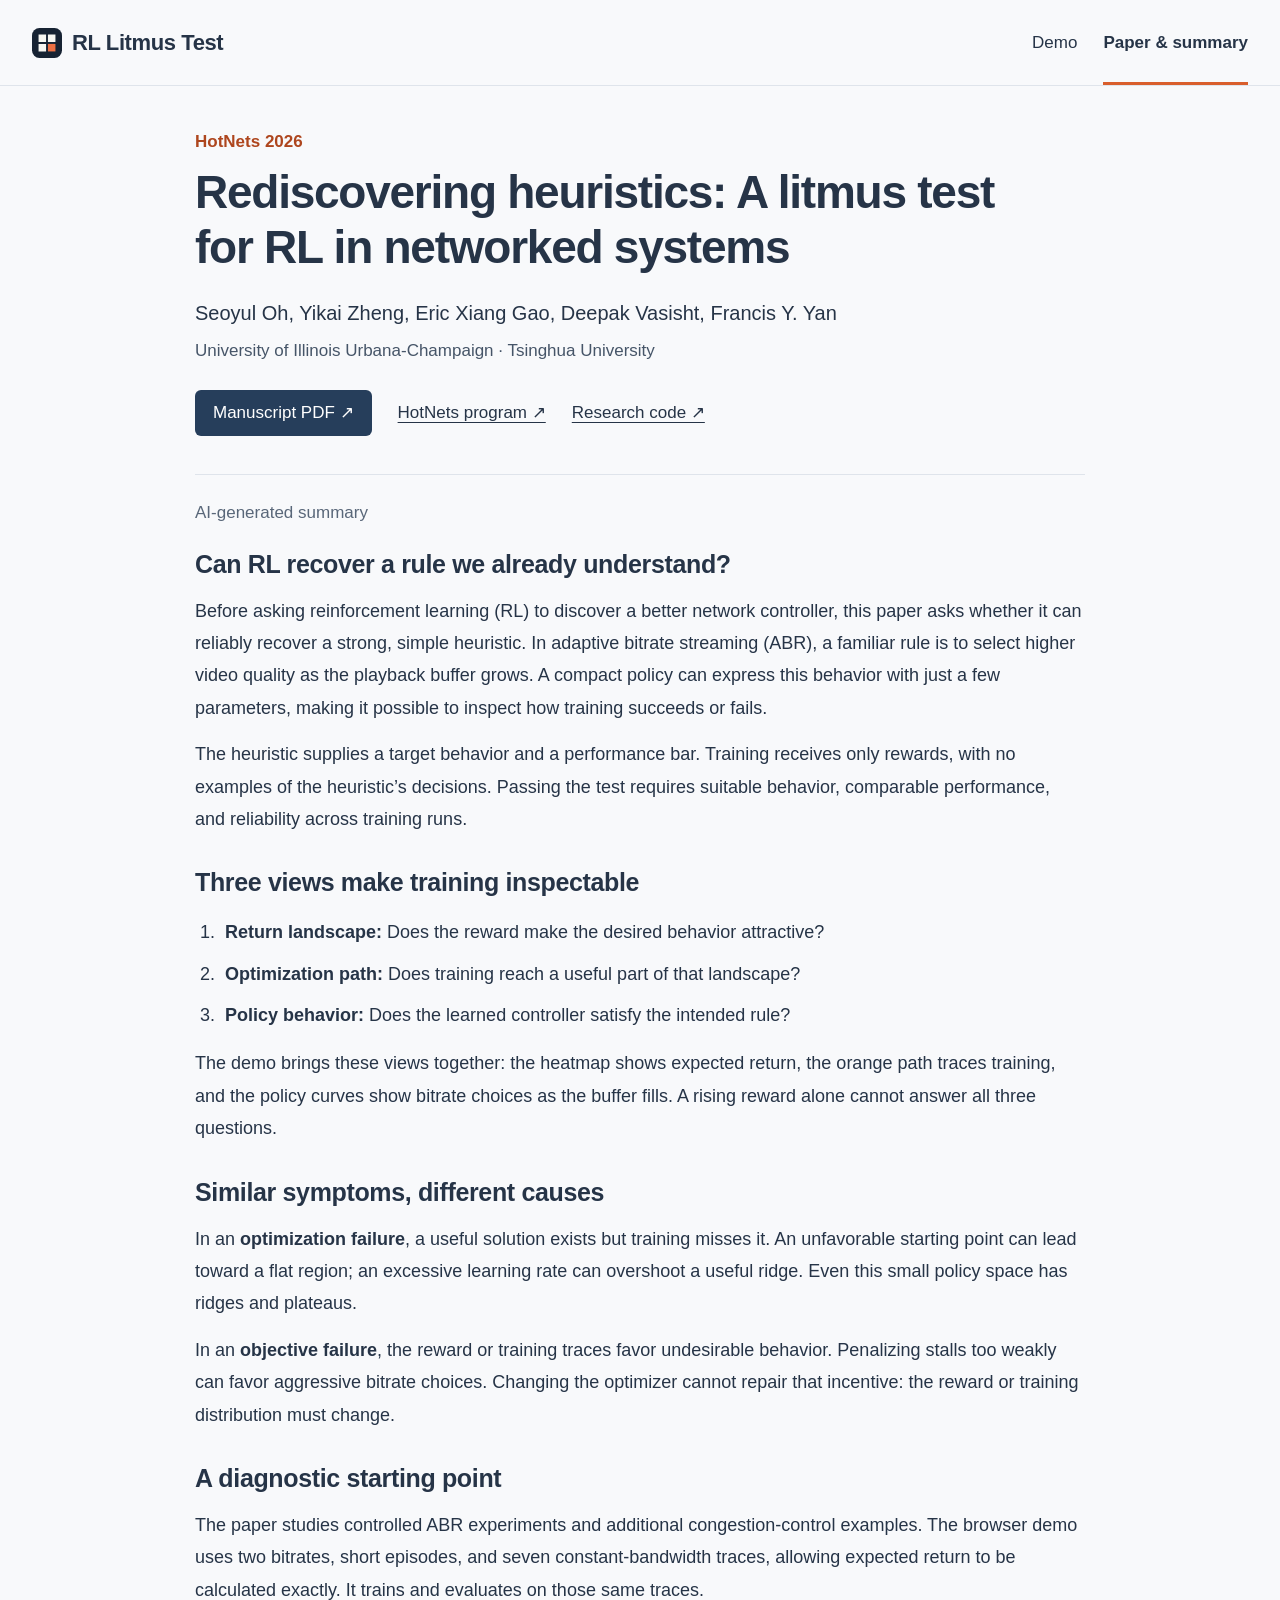
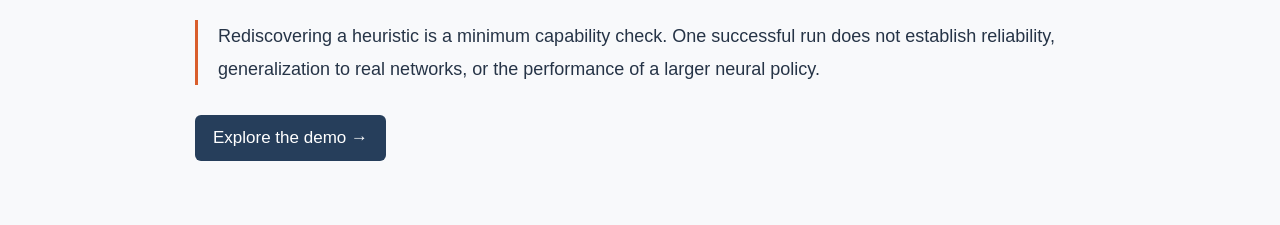
==== web/paper.html @ c4626741 "Explain the ABR litmus test and stabilize demo controls" ====
<!doctype html>
<html lang="en">
<head>
  <meta charset="utf-8">
  <meta name="viewport" content="width=device-width, initial-scale=1">
  <meta name="theme-color" content="#f8f9fb">
  <meta name="description" content="The paper behind RL Litmus Test: using heuristic rediscovery to diagnose reinforcement learning in networked systems.">
  <title>Paper &amp; summary · RL Litmus Test</title>
  <link rel="icon" href="./favicon.svg" type="image/svg+xml">
  <link rel="stylesheet" href="./style.css?v=20261018-teaching">
</head>
<body>
  <a class="skip" href="#paper">Skip to the paper</a>
  <header class="site-header">
    <a class="brand" href="./"><img src="./favicon.svg" alt="" width="30" height="30">RL Litmus Test</a>
    <nav class="site-nav" aria-label="Main navigation">
      <a href="./">Demo</a>
      <a href="./paper.html" aria-current="page">Paper &amp; summary</a>
    </nav>
  </header>
  <main class="paper-main" id="paper">
    <article class="paper-article" aria-labelledby="paper-title">
      <p class="paper-kicker">HotNets 2026</p>
      <h1 id="paper-title">Rediscovering heuristics: A litmus test for RL in networked systems</h1>
      <p class="paper-authors">Seoyul Oh, Yikai Zheng, Eric Xiang Gao, Deepak Vasisht, Francis Y. Yan</p>
      <p class="paper-affiliations">University of Illinois Urbana-Champaign · Tsinghua University</p>
      <div class="paper-links">
        <a class="primary-link" href="./paper.pdf" target="_blank" rel="noreferrer">Manuscript PDF ↗</a>
        <a href="https://conferences.sigcomm.org/hotnets/2026/program.html" target="_blank" rel="noreferrer">HotNets program ↗</a>
        <a href="https://github.com/illinois-nsai/Demystify_ML" target="_blank" rel="noreferrer">Research code ↗</a>
      </div>

      <p class="summary-label">AI-generated summary</p>
      <section aria-labelledby="test-title">
        <h2 id="test-title">Can RL recover a rule we already understand?</h2>
        <p>Before asking reinforcement learning (RL) to discover a better network controller, this paper asks whether it can reliably recover a strong, simple heuristic. In adaptive bitrate streaming (ABR), a familiar rule is to select higher video quality as the playback buffer grows. A compact policy can express this behavior with just a few parameters, making it possible to inspect how training succeeds or fails.</p>
        <p>The heuristic supplies a target behavior and a performance bar. Training receives only rewards, with no examples of the heuristic’s decisions. Passing the test requires suitable behavior, comparable performance, and reliability across training runs.</p>
      </section>

      <section aria-labelledby="views-title">
        <h2 id="views-title">Three views make training inspectable</h2>
        <ol>
          <li><strong>Return landscape:</strong> Does the reward make the desired behavior attractive?</li>
          <li><strong>Optimization path:</strong> Does training reach a useful part of that landscape?</li>
          <li><strong>Policy behavior:</strong> Does the learned controller satisfy the intended rule?</li>
        </ol>
        <p>The demo brings these views together: the heatmap shows expected return, the orange path traces training, and the policy curves show bitrate choices as the buffer fills. A rising reward alone cannot answer all three questions.</p>
      </section>

      <section aria-labelledby="failures-title">
        <h2 id="failures-title">Similar symptoms, different causes</h2>
        <p>In an <strong>optimization failure</strong>, a useful solution exists but training misses it. An unfavorable starting point can lead toward a flat region; an excessive learning rate can overshoot a useful ridge. Even this small policy space has ridges and plateaus.</p>
        <p>In an <strong>objective failure</strong>, the reward or training traces favor undesirable behavior. Penalizing stalls too weakly can favor aggressive bitrate choices. Changing the optimizer cannot repair that incentive: the reward or training distribution must change.</p>
      </section>

      <section aria-labelledby="scope-title">
        <h2 id="scope-title">A diagnostic starting point</h2>
        <p>The paper studies controlled ABR experiments and additional congestion-control examples. The browser demo uses two bitrates, short episodes, and seven constant-bandwidth traces, allowing expected return to be calculated exactly. It trains and evaluates on those same traces.</p>
        <p class="paper-callout">Rediscovering a heuristic is a minimum capability check. One successful run does not establish reliability, generalization to real networks, or the performance of a larger neural policy.</p>
      </section>
      <p><a class="primary-link" href="./">Explore the demo →</a></p>
    </article>
  </main>
</body>
</html>
---- web/style.css ----
:root {
  font-family: -apple-system, BlinkMacSystemFont, "Segoe UI", sans-serif;
  color: #263447;
  background: #f8f9fb;
  font-synthesis: none;
  --orange: #d95e2c;
  --muted: #596779;
  --border: #dfe4eb;
}
* { box-sizing: border-box; }
body { margin: 0; }
a { color: inherit; text-decoration: none; }
button, input { font: inherit; }
button { cursor: pointer; }
button:disabled { opacity: .55; cursor: default; }
button:focus-visible, a:focus-visible, summary:focus-visible, input:focus-visible, canvas:focus-visible {
  outline: 3px solid #d95e2c80; outline-offset: 4px;
}
[hidden] { display: none !important; }
.skip { position: absolute; left: 20px; top: -60px; background: white; padding: 12px; z-index: 20; }
.skip:focus { top: 10px; }
header, main, footer { max-width: 1280px; margin: auto; padding-left: 32px; padding-right: 32px; }
.site-header { min-height: 86px; display: flex; align-items: center; justify-content: space-between; gap: 24px; border-bottom: 1px solid var(--border); }
.brand { display: inline-flex; align-items: center; gap: 10px; font-size: 22px; font-weight: 650; letter-spacing: -.4px; white-space: nowrap; }
.site-nav { display: flex; gap: 26px; align-self: stretch; align-items: stretch; }
.site-nav a { display: flex; align-items: center; font-size: 17px; border-bottom: 3px solid transparent; padding-top: 3px; }
.site-nav a[aria-current="page"] { border-bottom-color: var(--orange); font-weight: 600; }
.site-nav a:hover, footer a:hover { color: #b64921; }
.intro { padding: 32px 0 20px; }
h1 { font-size: clamp(32px, 3.2vw, 42px); line-height: 1.18; letter-spacing: -1.25px; font-weight: 650; margin: 0 0 16px; }
.intro p { max-width: 980px; font-size: 18px; line-height: 1.65; margin: 0; color: #465568; }
.intro .demo-question { margin-top: 13px; color: #263447; }
strong { font-weight: 650; }
.start-guide { font-size: 17px; line-height: 1.6; margin: 0 0 15px; }
.experiment { background: white; border: 1px solid var(--border); border-radius: 12px; overflow: hidden; scroll-margin-top: 16px; }
.toolbar { display: grid; grid-template-columns: minmax(0, 1fr) minmax(0, 1fr) 324px; gap: 28px; align-items: center; padding: 22px 26px; border-bottom: 1px solid var(--border); }
.setting-control { min-width: 0; }
.setting-label { display: flex; align-items: center; gap: 8px; min-height: 28px; }
.setting-label label { font-size: 17px; font-weight: 600; }
.setting-label output { margin-left: auto; font-size: 18px; color: #ae461e; font-weight: 600; font-variant-numeric: tabular-nums; }
.setting-control input { width: 100%; display: block; accent-color: var(--orange); height: 24px; margin: 7px 0 0; cursor: pointer; }
.range-limits { display: flex; justify-content: space-between; font-size: 15px; color: var(--muted); line-height: 1.5; font-variant-numeric: tabular-nums; }
.actions { display: grid; grid-template-columns: 104px 54px 146px; gap: 10px; align-items: center; }
.run-status { font-size: 15px; color: var(--muted); white-space: nowrap; }
.train-button { width: 146px; min-height: 46px; padding: 10px 8px; border: 1px solid #c85527; border-radius: 7px; background: var(--orange); color: white; font-size: 16px; font-weight: 600; white-space: nowrap; }
.train-button:hover:enabled { background: #c45125; }
.train-button[data-running="true"] { background: #2f4057; border-color: #2f4057; }
.reset-button { width: 54px; min-height: 46px; padding: 8px 0; background: none; border: 0; color: #43546b; font-size: 16px; }
.reset-button:hover:enabled { color: #ae461e; }
.info-button { flex: 0 0 26px; width: 26px; height: 26px; padding: 0; display: inline-flex; align-items: center; justify-content: center; border: 1px solid #b6c0cc; border-radius: 50%; color: #596779; background: transparent; font: 600 15px/1 Georgia, serif; }
.info-button:hover, .info-button[aria-expanded="true"] { background: #edf1f6; border-color: #596779; color: #263447; }
.info-popover { position: fixed; overflow: auto; z-index: 100; width: 340px; max-width: calc(100vw - 32px); padding: 16px 18px; border: 1px solid #cbd3dd; border-radius: 9px; background: #fff; box-shadow: 0 6px 26px #23344b26; font-size: 16px; line-height: 1.6; color: #263447; }
.info-popover p { margin: 0; }
.plots { display: grid; grid-template-columns: minmax(0, 1fr) minmax(0, 1fr); }
.plot-panel { min-width: 0; padding: 22px 22px 16px; }
.plot-panel + .plot-panel { border-left: 1px solid var(--border); }
.plot-heading { display: flex; align-items: center; gap: 10px; margin-bottom: 6px; }
.plot-heading h2 { font-size: 22px; line-height: 1.4; font-weight: 600; margin: 0; letter-spacing: -.25px; }
.map-wrap { position: relative; }
canvas, .policy-visual { display: block; width: 100%; height: 400px; }
#landscape-chart { cursor: crosshair; }
.map-loading { position: absolute; inset: 0; background: #fffffff0; display: flex; align-items: center; justify-content: center; font-size: 16px; color: #596779; pointer-events: none; }
.plot-footer { display: flex; justify-content: flex-end; gap: 12px; padding: 7px 24px 0; font-size: 16px; line-height: 1.5; }
.plot-footer strong { font-variant-numeric: tabular-nums; margin-left: 7px; }
.policy-visual { display: flex; flex-direction: column; }
.policy-visual canvas { height: 0; min-height: 0; flex: 1; }
.legend { display: flex; flex: 0 0 auto; align-items: center; align-content: center; flex-wrap: wrap; gap: 8px 20px; min-height: 63px; padding: 0 24px 0 74px; font-size: 16px; line-height: 1.5; color: #465568; }
.legend > span { display: flex; align-items: center; gap: 7px; }
.legend i { width: 17px; height: 2px; display: inline-block; flex-shrink: 0; }
.high-line { background: #4f79b7; }
.low-line { background: repeating-linear-gradient(90deg, #e58a54 0 5px, transparent 5px 8px); }
.playback { padding: 17px 26px 15px; border-top: 1px solid var(--border); }
.playback-labels { display: flex; align-items: center; justify-content: space-between; gap: 12px; font-size: 17px; }
.label-with-info { display: flex; align-items: center; gap: 8px; }
.playback-labels label { font-weight: 600; }
.playback-labels output { font-size: 16px; font-variant-numeric: tabular-nums; white-space: nowrap; }
.playback input { display: block; width: 100%; height: 20px; margin: 10px 0 3px; accent-color: var(--orange); cursor: pointer; }
.playback input:disabled { cursor: default; opacity: .5; }
.playback-notes { display: flex; justify-content: flex-end; font-size: 15px; color: var(--muted); font-variant-numeric: tabular-nums; line-height: 1.5; }
.policy-note { padding: 16px 26px; border-top: 1px solid var(--border); background: #f4f6f9; min-height: 64px; }
.policy-note p { font-size: 17px; line-height: 1.7; margin: 0; }
.policy-note[data-kind="learned"] { background: #f0f7f4; }
.policy-note[data-kind="learned"] strong { color: #27634d; }
.policy-note[data-kind="reversed"] { background: #fff4ed; }
.policy-note[data-kind="reversed"] strong { color: #954421; }
.explanation { padding: 38px 0 0; }
.explanation-intro { max-width: 940px; }
.explanation h2 { font-size: 28px; line-height: 1.3; letter-spacing: -.5px; font-weight: 600; margin: 0 0 12px; }
.explanation p { font-size: 18px; line-height: 1.7; margin: 0; }
.comparison { display: grid; grid-template-columns: 1fr 1fr; gap: 32px; margin: 24px 0 28px; }
.comparison > div { border-left: 3px solid #c6ceda; padding-left: 18px; }
.comparison h3 { font-size: 18px; line-height: 1.5; margin: 0 0 7px; }
.comparison p { font-size: 17px; color: #465568; }
.about { border-top: 1px solid var(--border); }
.about:last-child { border-bottom: 1px solid var(--border); }
.about summary { font-size: 18px; line-height: 1.5; font-weight: 550; cursor: pointer; padding: 20px 0; }
.details-body { max-width: 1000px; padding: 0 0 22px; }
.details-body p { margin: 0 0 16px; font-size: 17px; line-height: 1.8; }
.details-body p:last-child { margin-bottom: 0; }
.details-body a, .paper-article p a { text-decoration: underline; text-underline-offset: 4px; }
.reward-formula, .math-line { background: #edf1f6; padding: 16px 18px; border-radius: 6px; color: #263447; overflow-wrap: anywhere; }
.reward-formula { display: flex; flex-wrap: wrap; gap: 0 .35em; font-weight: 550; }
footer { display: flex; align-items: center; justify-content: space-between; gap: 20px; font-size: 16px; color: var(--muted); padding-top: 28px; padding-bottom: 32px; }
.error { font-size: 16px; color: #954421; background: #fff0e9; border: 1px solid #f1cdbd; padding: 13px; margin: 16px 24px; border-radius: 6px; line-height: 1.6; }
.paper-main { padding-top: 46px; padding-bottom: 48px; }
.paper-article { max-width: 890px; margin: 0 auto; }
.paper-kicker { margin: 0 0 13px; font-size: 17px; color: #ae461e; font-weight: 600; }
.paper-article h1 { max-width: 850px; font-size: clamp(32px, 3.6vw, 46px); line-height: 1.2; }
.paper-authors { font-size: 20px; line-height: 1.7; margin: 21px 0 7px; }
.paper-affiliations { font-size: 17px; line-height: 1.6; margin: 0; color: #465568; }
.paper-links { display: flex; align-items: center; flex-wrap: wrap; gap: 17px 26px; margin: 25px 0 38px; font-size: 17px; }
.paper-links > a:not(.primary-link) { text-decoration: underline; text-underline-offset: 4px; }
.primary-link { display: inline-flex; align-items: center; justify-content: center; min-height: 46px; background: #263e5b; padding: 11px 18px; border-radius: 6px; color: white; font-size: 17px; text-decoration: none !important; }
.primary-link:hover { background: #344f70; }
.summary-label { border-top: 1px solid var(--border); padding-top: 28px; margin: 0 0 24px; font-size: 17px; color: #596779; }
.paper-article section { margin-bottom: 30px; }
.paper-article h2 { font-size: 25px; line-height: 1.4; letter-spacing: -.35px; margin: 0 0 13px; }
.paper-article section p, .paper-article li { font-size: 18px; line-height: 1.8; margin: 0 0 14px; }
.paper-article ol { padding-left: 25px; }
.paper-article li { padding-left: 5px; margin-bottom: 9px; }
.paper-callout { border-left: 3px solid #d95e2c; padding-left: 20px; }
@media (max-width: 1100px) {
  .toolbar { grid-template-columns: minmax(0, 1fr) minmax(0, 1fr); gap: 20px 28px; }
  .actions { grid-column: 1 / -1; grid-template-columns: minmax(104px, 1fr) 54px 146px; border-top: 1px solid var(--border); padding-top: 15px; }
}
@media (max-width: 950px) {
  header, main, footer { padding-left: 24px; padding-right: 24px; }
  .plot-panel { padding: 20px 14px 16px; }
  canvas, .policy-visual { height: 375px; }
  .legend { padding-left: 60px; padding-right: 12px; }
}
@media (max-width: 700px) {
  .site-header { flex-wrap: wrap; gap: 12px; padding-top: 17px; }
  .site-nav { gap: 23px; }
  .site-nav a { min-height: 48px; font-size: 16px; }
  .intro { padding-top: 26px; }
  .plots { grid-template-columns: 1fr; }
  .plot-panel { padding: 22px 20px 16px; }
  .plot-panel + .plot-panel { border-left: 0; border-top: 1px solid var(--border); }
  canvas, .policy-visual { height: 365px; }
  .comparison { grid-template-columns: 1fr; gap: 23px; }
  .legend { padding-left: 74px; }
}
@media (max-width: 540px) {
  header, main, footer { padding-left: 18px; padding-right: 18px; }
  .site-header { flex-direction: column; align-items: flex-start; gap: 8px; }
  .brand { font-size: 21px; }
  .intro p { font-size: 18px; }
  h1 { letter-spacing: -.9px; }
  .start-guide { font-size: 17px; }
  .toolbar { grid-template-columns: minmax(0, 1fr); padding: 20px; gap: 20px; }
  .actions { grid-template-columns: minmax(0, 1fr) 48px 140px; gap: 8px; }
  .reset-button { width: 48px; }
  .train-button { width: 140px; }
  .run-status { font-size: 14px; }
  .plot-panel { padding: 22px 12px 16px; }
  .plot-heading { padding: 0 6px; }
  .plot-heading h2 { font-size: 21px; }
  .playback { padding: 17px 18px 14px; }
  .playback-labels { flex-wrap: wrap; row-gap: 7px; }
  .policy-note { padding: 15px 18px; }
  .explanation { padding-top: 30px; }
  .explanation h2 { font-size: 26px; }
  .paper-main { padding-top: 32px; }
  .paper-authors { font-size: 19px; }
  .paper-article h2 { font-size: 23px; }
}
@media (max-width: 440px) {
  canvas, .policy-visual { height: 340px; }
  .legend { padding-left: 16px; padding-right: 8px; }
  .actions { grid-template-columns: minmax(0, 1fr) 48px 132px; gap: 6px; }
  .train-button { width: 132px; font-size: 15px; }
  .run-status { white-space: normal; min-height: 40px; display: flex; align-items: center; }
}
@media (prefers-reduced-motion: reduce) { * { transition: none !important; } }
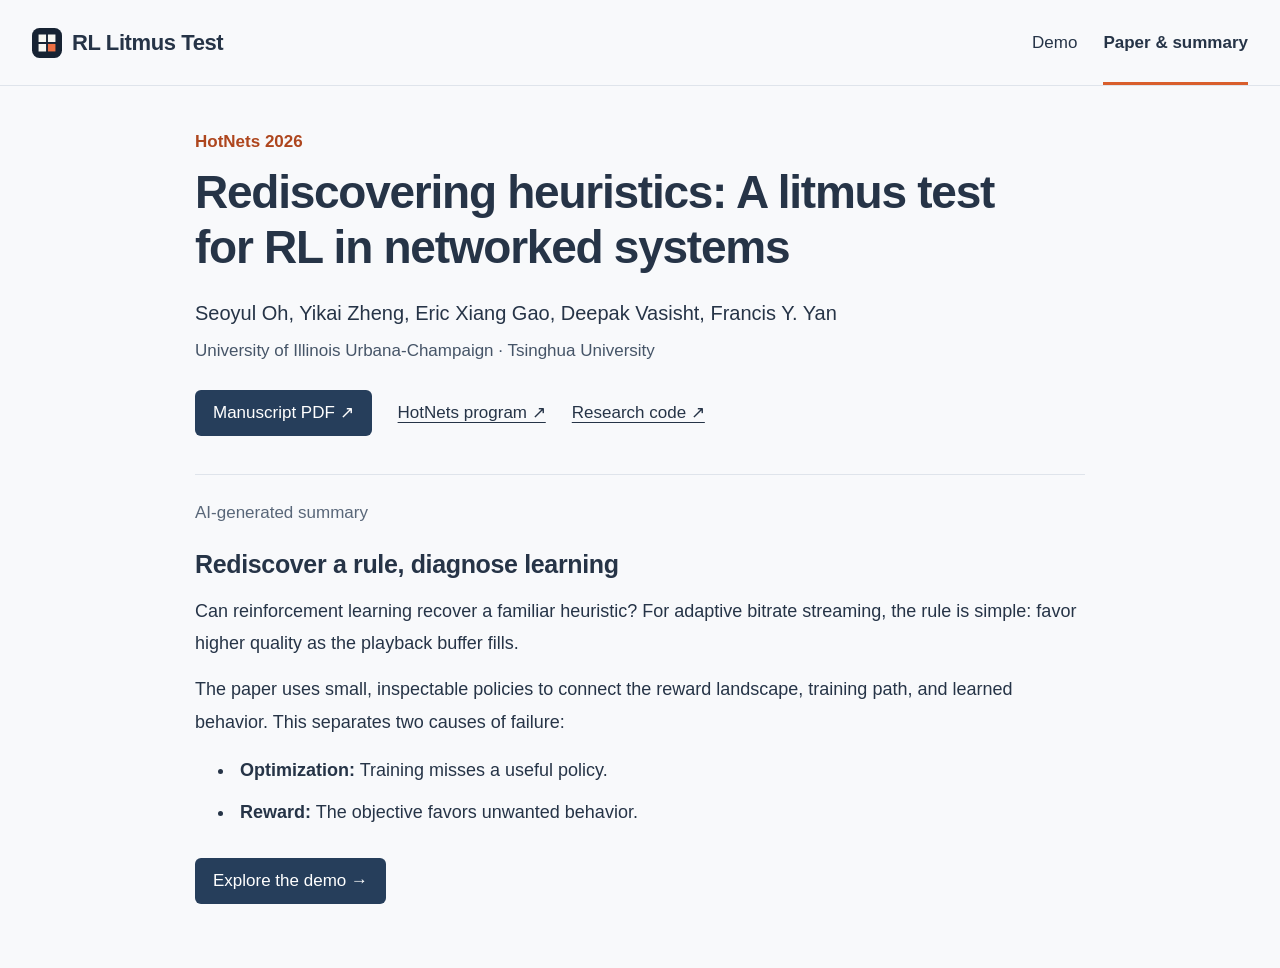
==== commit 3ebd088b: "Keep demo explanations and paper summary concise" ====
--- a/web/paper.html
+++ b/web/paper.html
@@ -12,10 +12,10 @@
 <body>
   <a class="skip" href="#paper">Skip to the paper</a>
   <header class="site-header">
-    <a class="brand" href="./"><img src="./favicon.svg" alt="" width="30" height="30">RL Litmus Test</a>
+    <a class="brand" href="./?v=20261018-concise"><img src="./favicon.svg" alt="" width="30" height="30">RL Litmus Test</a>
     <nav class="site-nav" aria-label="Main navigation">
-      <a href="./">Demo</a>
-      <a href="./paper.html" aria-current="page">Paper &amp; summary</a>
+      <a href="./?v=20261018-concise">Demo</a>
+      <a href="./paper.html?v=20261018-concise" aria-current="page">Paper &amp; summary</a>
     </nav>
   </header>
   <main class="paper-main" id="paper">
@@ -32,33 +32,15 @@
 
       <p class="summary-label">AI-generated summary</p>
       <section aria-labelledby="test-title">
-        <h2 id="test-title">Can RL recover a rule we already understand?</h2>
-        <p>Before asking reinforcement learning (RL) to discover a better network controller, this paper asks whether it can reliably recover a strong, simple heuristic. In adaptive bitrate streaming (ABR), a familiar rule is to select higher video quality as the playback buffer grows. A compact policy can express this behavior with just a few parameters, making it possible to inspect how training succeeds or fails.</p>
-        <p>The heuristic supplies a target behavior and a performance bar. Training receives only rewards, with no examples of the heuristic’s decisions. Passing the test requires suitable behavior, comparable performance, and reliability across training runs.</p>
+        <h2 id="test-title">Rediscover a rule, diagnose learning</h2>
+        <p>Can reinforcement learning recover a familiar heuristic? For adaptive bitrate streaming, the rule is simple: favor higher quality as the playback buffer fills.</p>
+        <p>The paper uses small, inspectable policies to connect the reward landscape, training path, and learned behavior. This separates two causes of failure:</p>
+        <ul>
+          <li><strong>Optimization:</strong> Training misses a useful policy.</li>
+          <li><strong>Reward:</strong> The objective favors unwanted behavior.</li>
+        </ul>
       </section>
-
-      <section aria-labelledby="views-title">
-        <h2 id="views-title">Three views make training inspectable</h2>
-        <ol>
-          <li><strong>Return landscape:</strong> Does the reward make the desired behavior attractive?</li>
-          <li><strong>Optimization path:</strong> Does training reach a useful part of that landscape?</li>
-          <li><strong>Policy behavior:</strong> Does the learned controller satisfy the intended rule?</li>
-        </ol>
-        <p>The demo brings these views together: the heatmap shows expected return, the orange path traces training, and the policy curves show bitrate choices as the buffer fills. A rising reward alone cannot answer all three questions.</p>
-      </section>
-
-      <section aria-labelledby="failures-title">
-        <h2 id="failures-title">Similar symptoms, different causes</h2>
-        <p>In an <strong>optimization failure</strong>, a useful solution exists but training misses it. An unfavorable starting point can lead toward a flat region; an excessive learning rate can overshoot a useful ridge. Even this small policy space has ridges and plateaus.</p>
-        <p>In an <strong>objective failure</strong>, the reward or training traces favor undesirable behavior. Penalizing stalls too weakly can favor aggressive bitrate choices. Changing the optimizer cannot repair that incentive: the reward or training distribution must change.</p>
-      </section>
-
-      <section aria-labelledby="scope-title">
-        <h2 id="scope-title">A diagnostic starting point</h2>
-        <p>The paper studies controlled ABR experiments and additional congestion-control examples. The browser demo uses two bitrates, short episodes, and seven constant-bandwidth traces, allowing expected return to be calculated exactly. It trains and evaluates on those same traces.</p>
-        <p class="paper-callout">Rediscovering a heuristic is a minimum capability check. One successful run does not establish reliability, generalization to real networks, or the performance of a larger neural policy.</p>
-      </section>
-      <p><a class="primary-link" href="./">Explore the demo →</a></p>
+      <p><a class="primary-link" href="./?v=20261018-concise">Explore the demo →</a></p>
     </article>
   </main>
 </body>
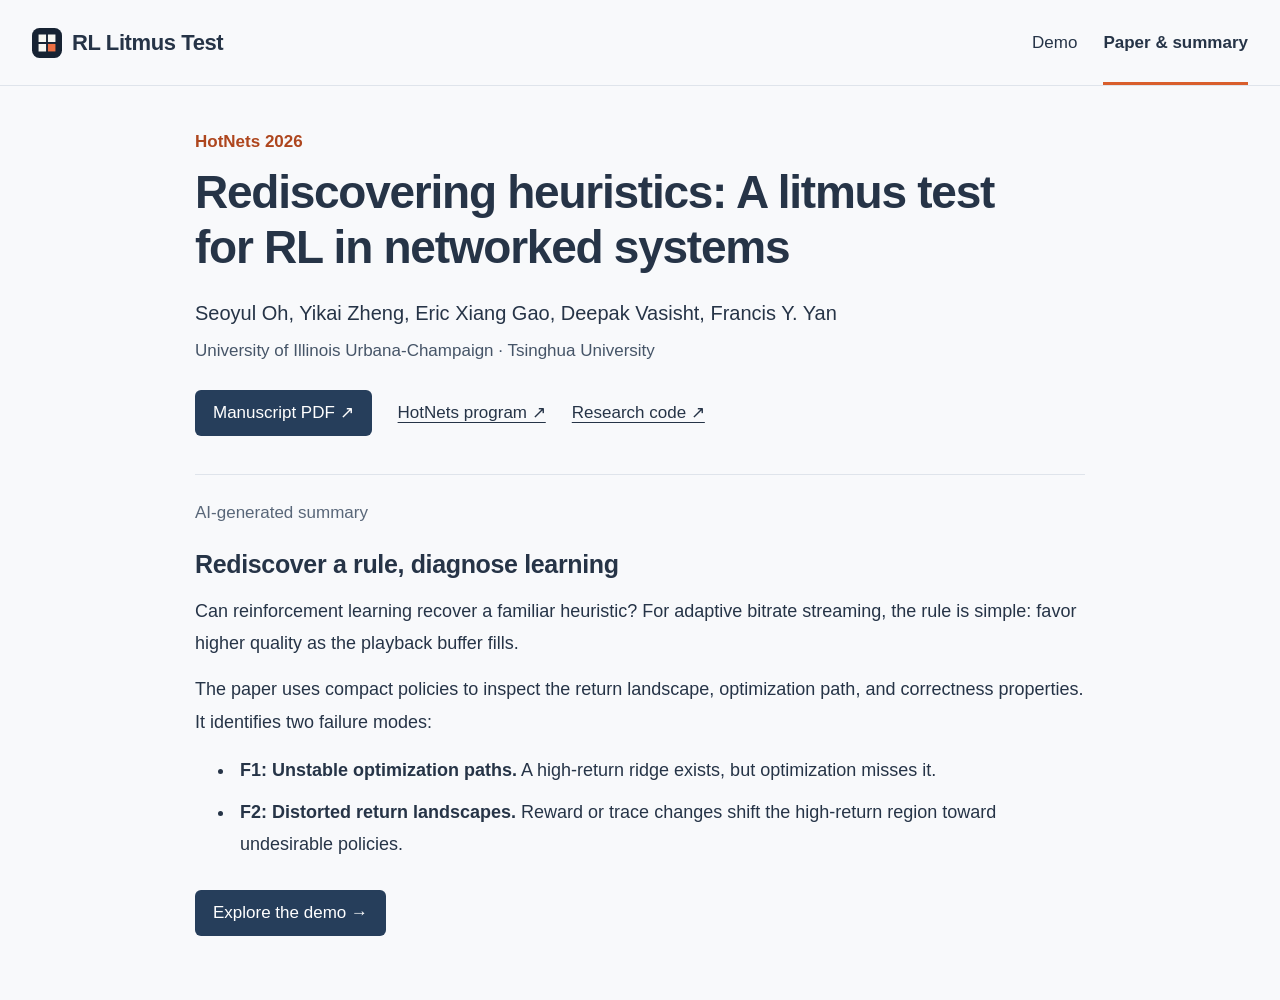
==== commit 779ce204: "Align demo terminology with the paper's failure modes" ====
--- a/web/paper.html
+++ b/web/paper.html
@@ -7,15 +7,15 @@
   <meta name="description" content="The paper behind RL Litmus Test: using heuristic rediscovery to diagnose reinforcement learning in networked systems.">
   <title>Paper &amp; summary · RL Litmus Test</title>
   <link rel="icon" href="./favicon.svg" type="image/svg+xml">
-  <link rel="stylesheet" href="./style.css?v=20261018-teaching">
+  <link rel="stylesheet" href="./style.css?v=20261018-paperterms">
 </head>
 <body>
   <a class="skip" href="#paper">Skip to the paper</a>
   <header class="site-header">
-    <a class="brand" href="./?v=20261018-concise"><img src="./favicon.svg" alt="" width="30" height="30">RL Litmus Test</a>
+    <a class="brand" href="./?v=20261018-paperterms"><img src="./favicon.svg" alt="" width="30" height="30">RL Litmus Test</a>
     <nav class="site-nav" aria-label="Main navigation">
-      <a href="./?v=20261018-concise">Demo</a>
-      <a href="./paper.html?v=20261018-concise" aria-current="page">Paper &amp; summary</a>
+      <a href="./?v=20261018-paperterms">Demo</a>
+      <a href="./paper.html?v=20261018-paperterms" aria-current="page">Paper &amp; summary</a>
     </nav>
   </header>
   <main class="paper-main" id="paper">
@@ -34,13 +34,13 @@
       <section aria-labelledby="test-title">
         <h2 id="test-title">Rediscover a rule, diagnose learning</h2>
         <p>Can reinforcement learning recover a familiar heuristic? For adaptive bitrate streaming, the rule is simple: favor higher quality as the playback buffer fills.</p>
-        <p>The paper uses small, inspectable policies to connect the reward landscape, training path, and learned behavior. This separates two causes of failure:</p>
+        <p>The paper uses compact policies to inspect the return landscape, optimization path, and correctness properties. It identifies two failure modes:</p>
         <ul>
-          <li><strong>Optimization:</strong> Training misses a useful policy.</li>
-          <li><strong>Reward:</strong> The objective favors unwanted behavior.</li>
+          <li><strong>F1: Unstable optimization paths.</strong> A high-return ridge exists, but optimization misses it.</li>
+          <li><strong>F2: Distorted return landscapes.</strong> Reward or trace changes shift the high-return region toward undesirable policies.</li>
         </ul>
       </section>
-      <p><a class="primary-link" href="./?v=20261018-concise">Explore the demo →</a></p>
+      <p><a class="primary-link" href="./?v=20261018-paperterms">Explore the demo →</a></p>
     </article>
   </main>
 </body>
--- a/web/style.css
+++ b/web/style.css
@@ -98,7 +98,11 @@
 .details-body p { margin: 0 0 16px; font-size: 17px; line-height: 1.8; }
 .details-body p:last-child { margin-bottom: 0; }
 .details-body a, .paper-article p a { text-decoration: underline; text-underline-offset: 4px; }
-.reward-formula, .math-line { background: #edf1f6; padding: 16px 18px; border-radius: 6px; color: #263447; overflow-wrap: anywhere; }
+.reward-formula { background: #edf1f6; padding: 16px 18px; border-radius: 6px; color: #263447; overflow-wrap: anywhere; }
+math { font-family: "STIX Two Math", "STIX Math", "Cambria Math", math; }
+.math-equation { margin: 18px 0; padding: 12px 0; overflow-x: auto; }
+.math-equation math { width: max-content; min-width: 100%; margin: 0; font-size: 24px; }
+.math-equation .math-narrow { display: none; }
 .reward-formula { display: flex; flex-wrap: wrap; gap: 0 .35em; font-weight: 550; }
 footer { display: flex; align-items: center; justify-content: space-between; gap: 20px; font-size: 16px; color: var(--muted); padding-top: 28px; padding-bottom: 32px; }
 .error { font-size: 16px; color: #954421; background: #fff0e9; border: 1px solid #f1cdbd; padding: 13px; margin: 16px 24px; border-radius: 6px; line-height: 1.6; }
@@ -142,6 +146,8 @@
   .legend { padding-left: 74px; }
 }
 @media (max-width: 540px) {
+  .math-equation .math-wide { display: none; }
+  .math-equation .math-narrow { display: block; }
   header, main, footer { padding-left: 18px; padding-right: 18px; }
   .site-header { flex-direction: column; align-items: flex-start; gap: 8px; }
   .brand { font-size: 21px; }
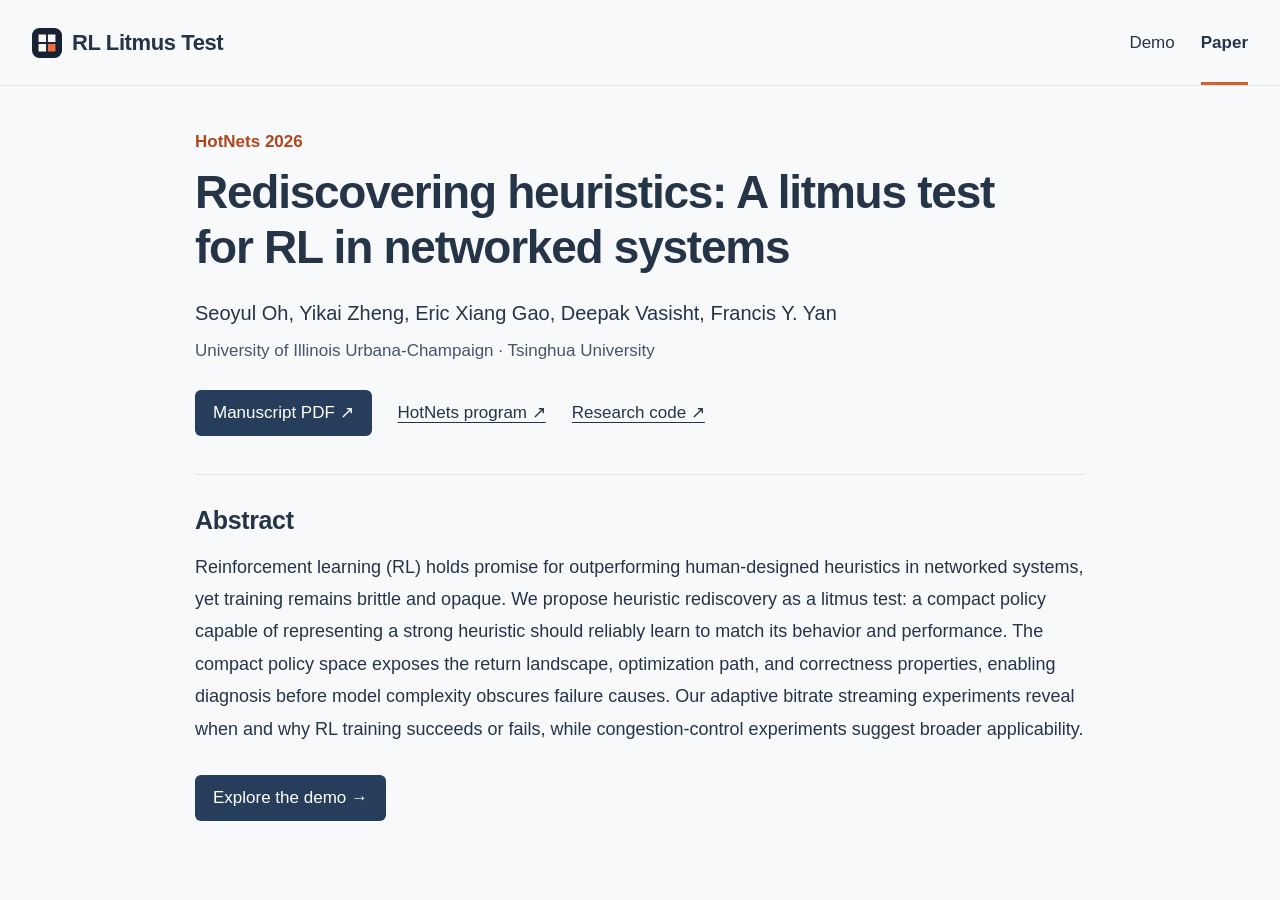
==== commit e5a4afb7: "Replace the paper summary with a shortened abstract" ====
--- a/web/paper.html
+++ b/web/paper.html
@@ -5,17 +5,17 @@
   <meta name="viewport" content="width=device-width, initial-scale=1">
   <meta name="theme-color" content="#f8f9fb">
   <meta name="description" content="The paper behind RL Litmus Test: using heuristic rediscovery to diagnose reinforcement learning in networked systems.">
-  <title>Paper &amp; summary · RL Litmus Test</title>
+  <title>Paper · RL Litmus Test</title>
   <link rel="icon" href="./favicon.svg" type="image/svg+xml">
-  <link rel="stylesheet" href="./style.css?v=20261018-paperterms">
+  <link rel="stylesheet" href="./style.css?v=20261018-abstract">
 </head>
 <body>
   <a class="skip" href="#paper">Skip to the paper</a>
   <header class="site-header">
-    <a class="brand" href="./?v=20261018-paperterms"><img src="./favicon.svg" alt="" width="30" height="30">RL Litmus Test</a>
+    <a class="brand" href="./?v=20261018-abstract"><img src="./favicon.svg" alt="" width="30" height="30">RL Litmus Test</a>
     <nav class="site-nav" aria-label="Main navigation">
-      <a href="./?v=20261018-paperterms">Demo</a>
-      <a href="./paper.html?v=20261018-paperterms" aria-current="page">Paper &amp; summary</a>
+      <a href="./?v=20261018-abstract">Demo</a>
+      <a href="./paper.html?v=20261018-abstract" aria-current="page">Paper</a>
     </nav>
   </header>
   <main class="paper-main" id="paper">
@@ -30,17 +30,11 @@
         <a href="https://github.com/illinois-nsai/Demystify_ML" target="_blank" rel="noreferrer">Research code ↗</a>
       </div>
 
-      <p class="summary-label">AI-generated summary</p>
-      <section aria-labelledby="test-title">
-        <h2 id="test-title">Rediscover a rule, diagnose learning</h2>
-        <p>Can reinforcement learning recover a familiar heuristic? For adaptive bitrate streaming, the rule is simple: favor higher quality as the playback buffer fills.</p>
-        <p>The paper uses compact policies to inspect the return landscape, optimization path, and correctness properties. It identifies two failure modes:</p>
-        <ul>
-          <li><strong>F1: Unstable optimization paths.</strong> A high-return ridge exists, but optimization misses it.</li>
-          <li><strong>F2: Distorted return landscapes.</strong> Reward or trace changes shift the high-return region toward undesirable policies.</li>
-        </ul>
+      <section class="paper-abstract" aria-labelledby="abstract-title">
+        <h2 id="abstract-title">Abstract</h2>
+        <p>Reinforcement learning (RL) holds promise for outperforming human-designed heuristics in networked systems, yet training remains brittle and opaque. We propose heuristic rediscovery as a litmus test: a compact policy capable of representing a strong heuristic should reliably learn to match its behavior and performance. The compact policy space exposes the return landscape, optimization path, and correctness properties, enabling diagnosis before model complexity obscures failure causes. Our adaptive bitrate streaming experiments reveal when and why RL training succeeds or fails, while congestion-control experiments suggest broader applicability.</p>
       </section>
-      <p><a class="primary-link" href="./?v=20261018-paperterms">Explore the demo →</a></p>
+      <p><a class="primary-link" href="./?v=20261018-abstract">Explore the demo →</a></p>
     </article>
   </main>
 </body>
--- a/web/style.css
+++ b/web/style.css
@@ -116,7 +116,7 @@
 .paper-links > a:not(.primary-link) { text-decoration: underline; text-underline-offset: 4px; }
 .primary-link { display: inline-flex; align-items: center; justify-content: center; min-height: 46px; background: #263e5b; padding: 11px 18px; border-radius: 6px; color: white; font-size: 17px; text-decoration: none !important; }
 .primary-link:hover { background: #344f70; }
-.summary-label { border-top: 1px solid var(--border); padding-top: 28px; margin: 0 0 24px; font-size: 17px; color: #596779; }
+.paper-abstract { border-top: 1px solid var(--border); padding-top: 28px; }
 .paper-article section { margin-bottom: 30px; }
 .paper-article h2 { font-size: 25px; line-height: 1.4; letter-spacing: -.35px; margin: 0 0 13px; }
 .paper-article section p, .paper-article li { font-size: 18px; line-height: 1.8; margin: 0 0 14px; }
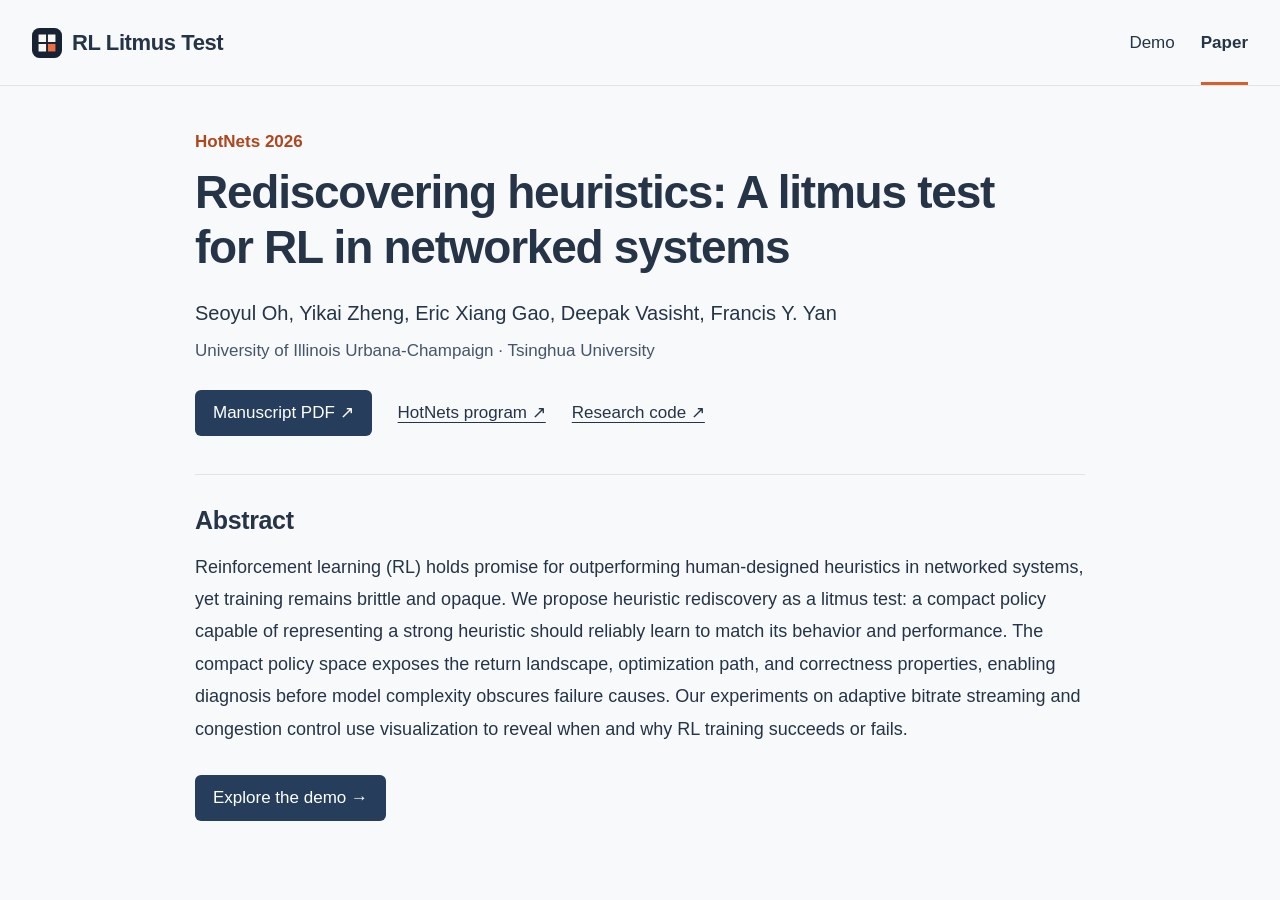
==== commit c2c17e5f: "Tighten the abstract and remove redundant training copy" ====
--- a/web/paper.html
+++ b/web/paper.html
@@ -12,10 +12,10 @@
 <body>
   <a class="skip" href="#paper">Skip to the paper</a>
   <header class="site-header">
-    <a class="brand" href="./?v=20261018-abstract"><img src="./favicon.svg" alt="" width="30" height="30">RL Litmus Test</a>
+    <a class="brand" href="./?v=20261018-visualization"><img src="./favicon.svg" alt="" width="30" height="30">RL Litmus Test</a>
     <nav class="site-nav" aria-label="Main navigation">
-      <a href="./?v=20261018-abstract">Demo</a>
-      <a href="./paper.html?v=20261018-abstract" aria-current="page">Paper</a>
+      <a href="./?v=20261018-visualization">Demo</a>
+      <a href="./paper.html?v=20261018-visualization" aria-current="page">Paper</a>
     </nav>
   </header>
   <main class="paper-main" id="paper">
@@ -32,9 +32,9 @@
 
       <section class="paper-abstract" aria-labelledby="abstract-title">
         <h2 id="abstract-title">Abstract</h2>
-        <p>Reinforcement learning (RL) holds promise for outperforming human-designed heuristics in networked systems, yet training remains brittle and opaque. We propose heuristic rediscovery as a litmus test: a compact policy capable of representing a strong heuristic should reliably learn to match its behavior and performance. The compact policy space exposes the return landscape, optimization path, and correctness properties, enabling diagnosis before model complexity obscures failure causes. Our adaptive bitrate streaming experiments reveal when and why RL training succeeds or fails, while congestion-control experiments suggest broader applicability.</p>
+        <p>Reinforcement learning (RL) holds promise for outperforming human-designed heuristics in networked systems, yet training remains brittle and opaque. We propose heuristic rediscovery as a litmus test: a compact policy capable of representing a strong heuristic should reliably learn to match its behavior and performance. The compact policy space exposes the return landscape, optimization path, and correctness properties, enabling diagnosis before model complexity obscures failure causes. Our experiments on adaptive bitrate streaming and congestion control use visualization to reveal when and why RL training succeeds or fails.</p>
       </section>
-      <p><a class="primary-link" href="./?v=20261018-abstract">Explore the demo →</a></p>
+      <p><a class="primary-link" href="./?v=20261018-visualization">Explore the demo →</a></p>
     </article>
   </main>
 </body>
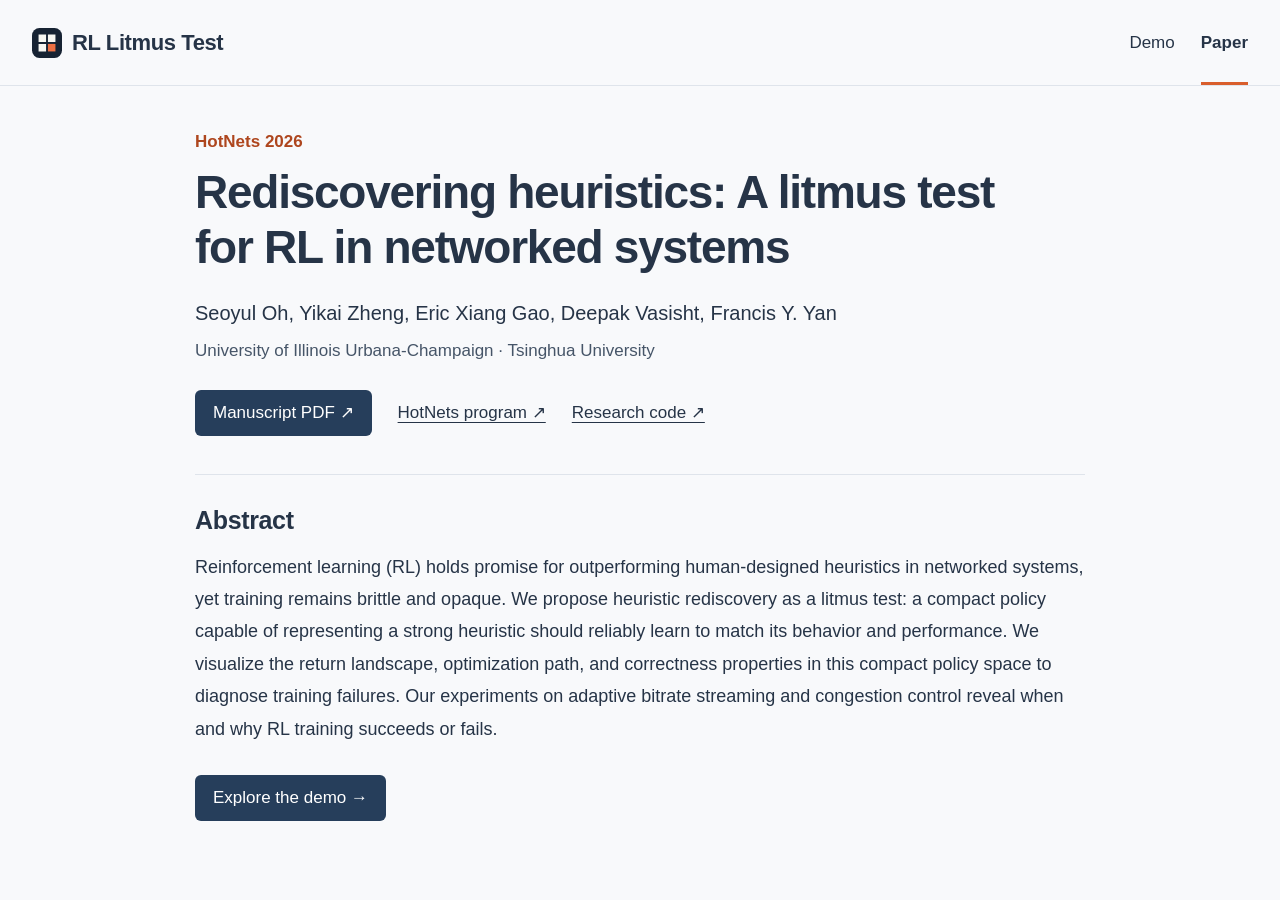
==== commit 120333d2: "Describe visualization before the experiment findings" ====
--- a/web/paper.html
+++ b/web/paper.html
@@ -12,10 +12,10 @@
 <body>
   <a class="skip" href="#paper">Skip to the paper</a>
   <header class="site-header">
-    <a class="brand" href="./?v=20261018-visualization"><img src="./favicon.svg" alt="" width="30" height="30">RL Litmus Test</a>
+    <a class="brand" href="./?v=20261018-abstract2"><img src="./favicon.svg" alt="" width="30" height="30">RL Litmus Test</a>
     <nav class="site-nav" aria-label="Main navigation">
-      <a href="./?v=20261018-visualization">Demo</a>
-      <a href="./paper.html?v=20261018-visualization" aria-current="page">Paper</a>
+      <a href="./?v=20261018-abstract2">Demo</a>
+      <a href="./paper.html?v=20261018-abstract2" aria-current="page">Paper</a>
     </nav>
   </header>
   <main class="paper-main" id="paper">
@@ -32,9 +32,9 @@
 
       <section class="paper-abstract" aria-labelledby="abstract-title">
         <h2 id="abstract-title">Abstract</h2>
-        <p>Reinforcement learning (RL) holds promise for outperforming human-designed heuristics in networked systems, yet training remains brittle and opaque. We propose heuristic rediscovery as a litmus test: a compact policy capable of representing a strong heuristic should reliably learn to match its behavior and performance. The compact policy space exposes the return landscape, optimization path, and correctness properties, enabling diagnosis before model complexity obscures failure causes. Our experiments on adaptive bitrate streaming and congestion control use visualization to reveal when and why RL training succeeds or fails.</p>
+        <p>Reinforcement learning (RL) holds promise for outperforming human-designed heuristics in networked systems, yet training remains brittle and opaque. We propose heuristic rediscovery as a litmus test: a compact policy capable of representing a strong heuristic should reliably learn to match its behavior and performance. We visualize the return landscape, optimization path, and correctness properties in this compact policy space to diagnose training failures. Our experiments on adaptive bitrate streaming and congestion control reveal when and why RL training succeeds or fails.</p>
       </section>
-      <p><a class="primary-link" href="./?v=20261018-visualization">Explore the demo →</a></p>
+      <p><a class="primary-link" href="./?v=20261018-abstract2">Explore the demo →</a></p>
     </article>
   </main>
 </body>
